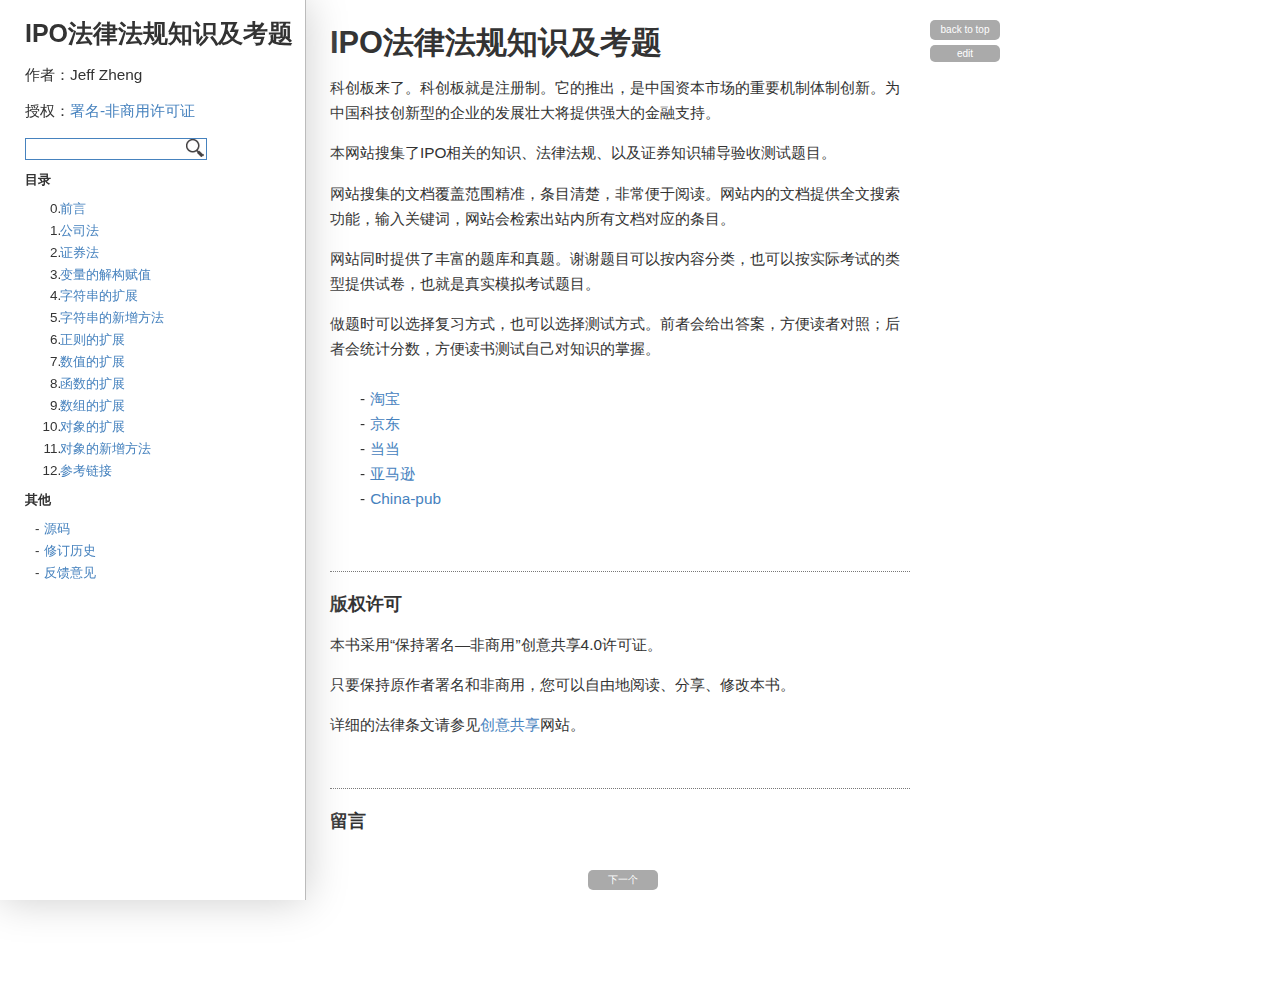
==== index.html @ 7032d199 "01" ====
<!DOCTYPE html>
<html>
<head>
  <meta charset="utf-8">
  <meta name="viewport" content="width=device-width, initial-scale=1">
  <link rel="stylesheet" href="app/bower_components/normalize-css/normalize.css">
  <link rel="stylesheet" href="css/app.css">
  <title>IPO法律法规知识及考题</title>
  <link rel="shortcut icon" href="/favicon.ico" type="image/x-icon">
  <link rel="icon" href="/favicon.ico" type="image/x-icon">
  <script src="js/jquery-1.11.0.min.js"></script>
  <script src="js/jquery-ui.min.js"></script>
  <script src="js/marked.js"></script>
  <script src="js/store.js"></script>
  <script src="js/ditto.js"></script>
  <script src="js/prism.js"></script>
</head>
<body>
  <!-- essential -->
  <div id="sidebar"></div>
  <div id="content"></div>
  <!-- optional -->
  <div id="back_to_top">back to top</div>
  <div id="edit">edit</div>
  <div id="loading">Loading ...</div>
  <div id="error">Oops! ... File not found!</div>
  <div id="flip"><div id="pageup">上一个</div><div id="pagedown">下一个</div></div>
  <div class="progress-indicator-2"></div>

  <script src="config.js"></script>
  <noscript>
    <p>《ECMAScript 6入门》是一本开源的JavaScript语言教程，全面介绍ECMAScript 6新增的语法特性。</p>
    <p>本书力争覆盖ES6与ES5的所有不同之处，对涉及的语法知识给予详细介绍，并给出大量简洁易懂的示例代码。</p>
    <p>本书为中级难度，适合已有一定JavaScript语言基础的读者，了解这门语言的最新进展；也可当作参考手册，查寻新增的语法点。</p>
  </noscript>
</body>
</html>
---- css/app.css ----
/* General Setting */

/* Small screens (default) */
html { font-size: 100%; }

/* Medium screens (640px) */
@media (min-width: 40rem) {
  html { font-size: 112%; }
}

/* Large screens (1024px) */
@media (min-width: 64rem) {
  html { font-size: 120%; }
}

/* Grid */

/* Ditto */

body {
    color: #333;
    margin: 0;
    padding: 0;

    font-family: Verdana, Arial;
    font-size: 0.8rem;
}

#sidebar {
    margin-top: 0;
    padding-left: 25px;
	padding-bottom:25px;
    padding-top: 25px;

    box-shadow: 0 0 40px #CCC;
    -webkit-box-shadow: 0 0 40px #CCC;
    -moz-box-shadow: 0 0 40px #CCC;
    border-right: 1px solid #BBB;
}

@media (min-width: 40rem) {
	#sidebar {
	width: 280px;
    position: fixed;
    height: 100%;
    margin-right: 20px;
	padding-bottom:0px;
    padding-top: 0px;
    overflow-y: scroll;
    overflow: -moz-scrollbars-vertical;
	}
}

#sidebar h1 {
    font-size: 25px;
    margin-bottom: 0px;
    padding-bottom: 0px;
}

#sidebar h1 a:link, #sidebar h1 a:visited {
    color: #333;
}

#sidebar h2 {
    font-size: 0.7rem;
}

#sidebar h5 {
    margin-top: 20px;
    margin-bottom: 0;
}

#sidebar a:visited, #sidebar a:link {
    color: #4682BE;
    text-decoration: none;
}

#sidebar ul {
    list-style-type: none;
    margin: 0;
    padding-left: 10px;
    padding-top: 0;
}

#sidebar ol {
    margin: 0;
    padding-left: 30px;
    padding-top: 0;
}

#sidebar ul li:before {  /* a hack to have dashes as a list style */
    content: "-";
    position: relative;
    left: -5px;
}

#sidebar ul li,
#sidebar ol li {
    margin-top: 0;
    margin-bottom: 0.2rem;
    margin-left: 10px;
    padding: 0;

    text-indent: -5px;  /* to compensate for the padding for the dash */
    font-size: 0.7rem;
}

form.searchBox {
  width: 180px;
  border: 1px solid #4682BE;
  height:20px;
  position: relative;
}

input[type=search] {
  position: absolute;
  top: 0;
  left: 0;
  width: 160px;
  height: 18px;
  text-align: left;
  border: none;
  outline: none;
}

input.searchButton {
  position: absolute;
  top: 0;
  left: 160px;
  height: 18px;
}

#content {
    padding-top: 10px;
    padding-bottom: 150px;
	margin-left: 20px;
	margin-right: 20px;
    font-size: 0.8rem;
	line-height:1.3rem;

    /* border: 1px solid black; */

	counter-reset: section;
}

@media (min-width: 40rem) {
	#content {
		width: 580px;
		padding-left:330px;
		margin-left: 0px;
		margin-right: 0px;
	}
}

#content pre{
    margin-left: auto;
    margin-right: auto;
    padding-top: 10px;
    padding-bottom: 10px;
    padding-left: 0.7rem;
	line-height: 1.2;

    color: #FFF;

    background: #111;
    border-radius: 5px;
}

#content code {
    color: #a6e22e;
    font-size: 0.7rem;
    font-weight: normal;
    font-family: Consolas,"Courier New",Courier,FreeMono,monospace;

    background: #111;
    border-radius: 2px;
}

#content p code,
#content li>code,
#content h2>code,
#content h3>code{
  padding-left: 3px;
  padding-right: 3px;
  color: #c7254e;
  background: #f9f2f4;
}

#content h2 {
    margin-top: 50px;
    margin-bottom: 0px;

    padding-top: 20px;
    padding-bottom: 0px;

    font-size: 18px;
    text-align: left;

    border-top: 2px solid #666;

	counter-increment: section;
}

#content h2:before {
	content: counter(section) ". ";
}

#content h3 {
    margin-top: 50px;
    margin-bottom: 0px;

    padding-top: 20px;
    padding-bottom: 0px;

    text-align: left;
    border-top: 1px dotted #777;
}

#content h2:hover,
#content h3:hover {
  color: #ED1C24;
}

#content img {
    max-width: 90%;
    display: block;

    margin-left: auto;
    margin-right: auto;
    margin-top: 40px;
    margin-bottom: 40px;

    border-radius: 5px;
}

#content ul {
    display: block;
    list-style-type: none;
	padding-top: 0.5rem;
	padding-bottom:0.5rem;
}

#content ol {
    display: block;
	padding-top: 0.5rem;
	padding-bottom:0.5rem;
}


#content ul li:before {  /* a hack to have dashes as a list style */
    content: "-";
    position: relative;
    left: -5px;
}

#content ul li,
#content ol li{
    text-indent: -5px;  /* to compensate for the padding for the dash */
    font-size: 0.8rem;
}

#content ul li.link,
#content ol li.link {
    color: #2980b9;
    text-decoration: none;
    font-size: 0.7rem;
    font-weight: bold;
    cursor: pointer;
}

#content a:link, #content a:visited {
    color: #4682BE;
    text-decoration: none;
}

#content .content-toc{
    background: #bdc3c7;
    border-radius: 5px;
}

#content table{display:block;width:100%;overflow:auto;word-break:normal;word-break:keep-all}

#content table th{font-weight:bold}

#content table th,
#content table td{padding:6px 13px;border:1px solid #ddd}

#content table tr{background-color:#fff;border-top:1px solid #ccc}
#content table tr:nth-child(2n){background-color:#f8f8f8}

#back_to_top {
    display: none;
    position: fixed;

    height: 20px;
    width: 70px;
    top: 20px;

    margin-left: 930px;
    margin-top: 0px;

    color: #FFF;
    line-height: 20px;
    text-align: center;
    font-size: 10px;


    border-radius: 5px;
    background-color: #AAA;
}

#back_to_top:hover {
    background-color: #444;
    cursor: pointer;
}

#edit {
    display: none;
    position: fixed;

    height: 17px;
    width: 70px;
    top: 45px;

    margin-left: 930px;
    margin-top: 0px;

    color: #FFF;
    line-height: 17px;
    text-align: center;
    font-size: 10px;


    border-radius: 5px;
    background-color: #AAA;
}

#edit:hover {
    background-color: #444;
    cursor: pointer;
}

#loading, #error {
    display: none;
    position: fixed;

    top: 0;
	height: 17px;

    font-size: 14px;
}

@media (min-width: 40rem) {
	#loading, #error {
	    display: none;
		position: fixed;

		height: 17px;
		top: 45%;

		margin-left: 560px;

		font-size: 14px;
	}
}

#flip{
	position:fixed;
	height:20px;
	width:100%;
	bottom:10px;
	font-size:10px;
	text-align:center;
}

#pageup,#pagedown{
	height:20px;
	width:70px;
	display:inline-block;
	border-radius: 5px;
    background-color: #AAA;
	text-align: center;
	line-height:20px;
	color: #FFF;
}

#pageup{
	margin-right:5px;
}

#pageup:hover,
#pagedown:hover{
    background-color: #444;
    cursor: pointer;
}

#pagedown{
	margin-left:5px;
}

@media (min-width: 40rem) {
	#flip{
		margin-left:545px;
		width:150px;
	}
}

.progress-indicator-2 {
    position: fixed;
    top: 0;
    left: 0;
    height: 3px;
    background-color: #0A74DA;
}

/**
 * okaidia theme for JavaScript, CSS and HTML
 * Loosely based on Monokai textmate theme by http://www.monokai.nl/
 * @author ocodia
 */

code[class*="language-"],
pre[class*="language-"] {
	color: #a6e22e;
	text-shadow: 0 1px rgba(0,0,0,0.3);
	font-family: Consolas, Monaco, 'Andale Mono', monospace;
	direction: ltr;
	text-align: left;
	white-space: pre;
	word-spacing: normal;
	word-break: normal;

	-moz-tab-size: 4;
	-o-tab-size: 4;
	tab-size: 4;

	-webkit-hyphens: none;
	-moz-hyphens: none;
	-ms-hyphens: none;
	hyphens: none;
}

/* Code blocks */
pre[class*="language-"] {
	padding: 1em;
	margin: .5em 0;
	overflow: auto;
	border-radius: 0.3em;
}

:not(pre) > code[class*="language-"],
pre[class*="language-"] {
	background: #272822;
}

/* Inline code */
:not(pre) > code[class*="language-"] {
	padding: .1em;
	border-radius: .3em;
}

.token.comment,
.token.prolog,
.token.doctype,
.token.cdata {
	color: #75715e;
}

.token.punctuation {
	color: #f8f8f2;
}

.namespace {
	opacity: .7;
}

.token.property,
.token.tag,
.token.constant,
.token.symbol {
	color: #f92672;
}

.token.boolean,
.token.number{
	color: #ae81ff;
}

.token.selector,
.token.attr-name,
.token.string,
.token.builtin {
	color: #a6e22e;
}


.token.operator,
.token.entity,
.token.url,
.language-css .token.string,
.style .token.string,
.token.variable {
	color: #f92672;
}

.token.atrule,
.token.attr-value
{
	color: #e6db74;
}


.token.keyword{
color: #66d9ef;
}

.token.regex,
.token.important {
	color: #fd971f;
}

.token.important {
	font-weight: bold;
}

.token.entity {
	cursor: help;
}
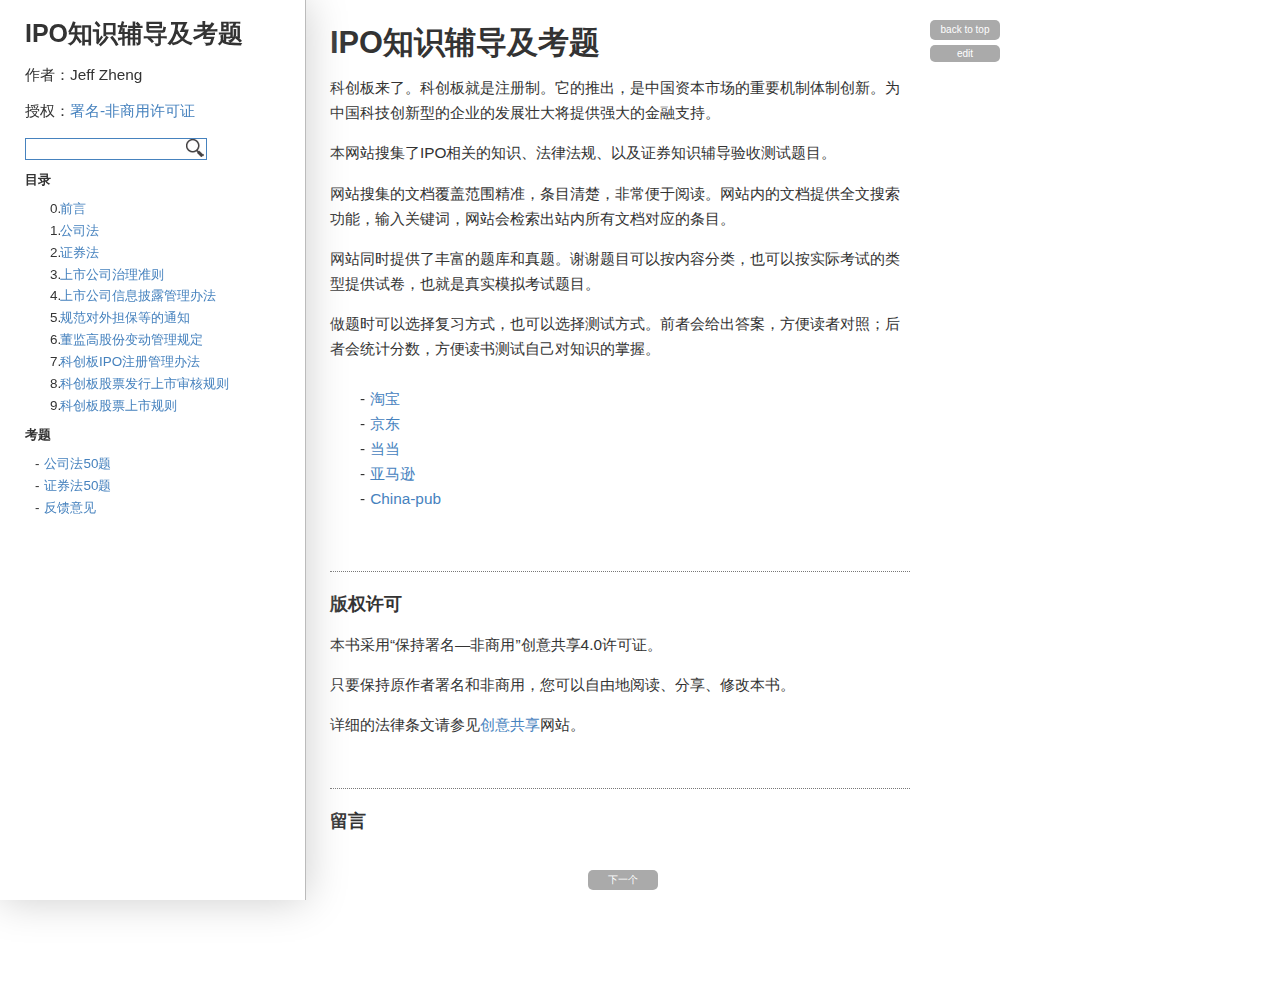
==== commit d8cc8b24: "02" ====
--- a/index.html
+++ b/index.html
@@ -5,7 +5,7 @@
   <meta name="viewport" content="width=device-width, initial-scale=1">
   <link rel="stylesheet" href="app/bower_components/normalize-css/normalize.css">
   <link rel="stylesheet" href="css/app.css">
-  <title>IPO法律法规知识及考题</title>
+  <title>IPO知识辅导及考题</title>
   <link rel="shortcut icon" href="/favicon.ico" type="image/x-icon">
   <link rel="icon" href="/favicon.ico" type="image/x-icon">
   <script src="js/jquery-1.11.0.min.js"></script>
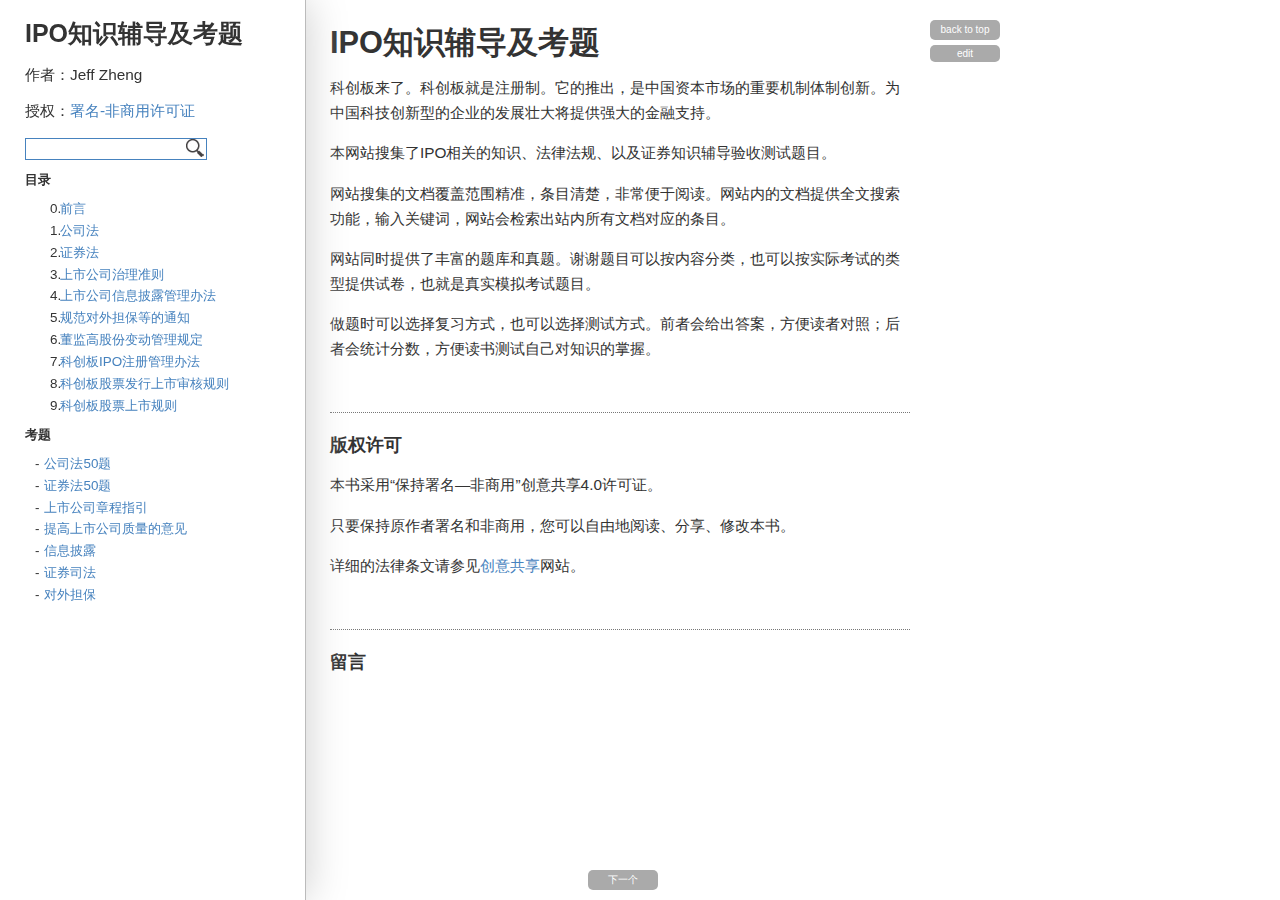
==== commit 0ca76181: "03" ====
--- a/index.html
+++ b/index.html
@@ -29,9 +29,9 @@
 
   <script src="config.js"></script>
   <noscript>
-    <p>《ECMAScript 6入门》是一本开源的JavaScript语言教程，全面介绍ECMAScript 6新增的语法特性。</p>
-    <p>本书力争覆盖ES6与ES5的所有不同之处，对涉及的语法知识给予详细介绍，并给出大量简洁易懂的示例代码。</p>
-    <p>本书为中级难度，适合已有一定JavaScript语言基础的读者，了解这门语言的最新进展；也可当作参考手册，查寻新增的语法点。</p>
+    <p>IPOtest是一个业余网站。介绍了中国A股市场IPO相关的法律法规知识，同时给出了一部分考题，帮助读者掌握考试需要的知识点。</p>
+    <p>做这个网站纯粹是技术联系，没有任何盈利的想法。网站参考了github上的开源项目：flatdoc, ditto, 以及http://es6.ruanyifeng.com</p>
+    
   </noscript>
 </body>
 </html>
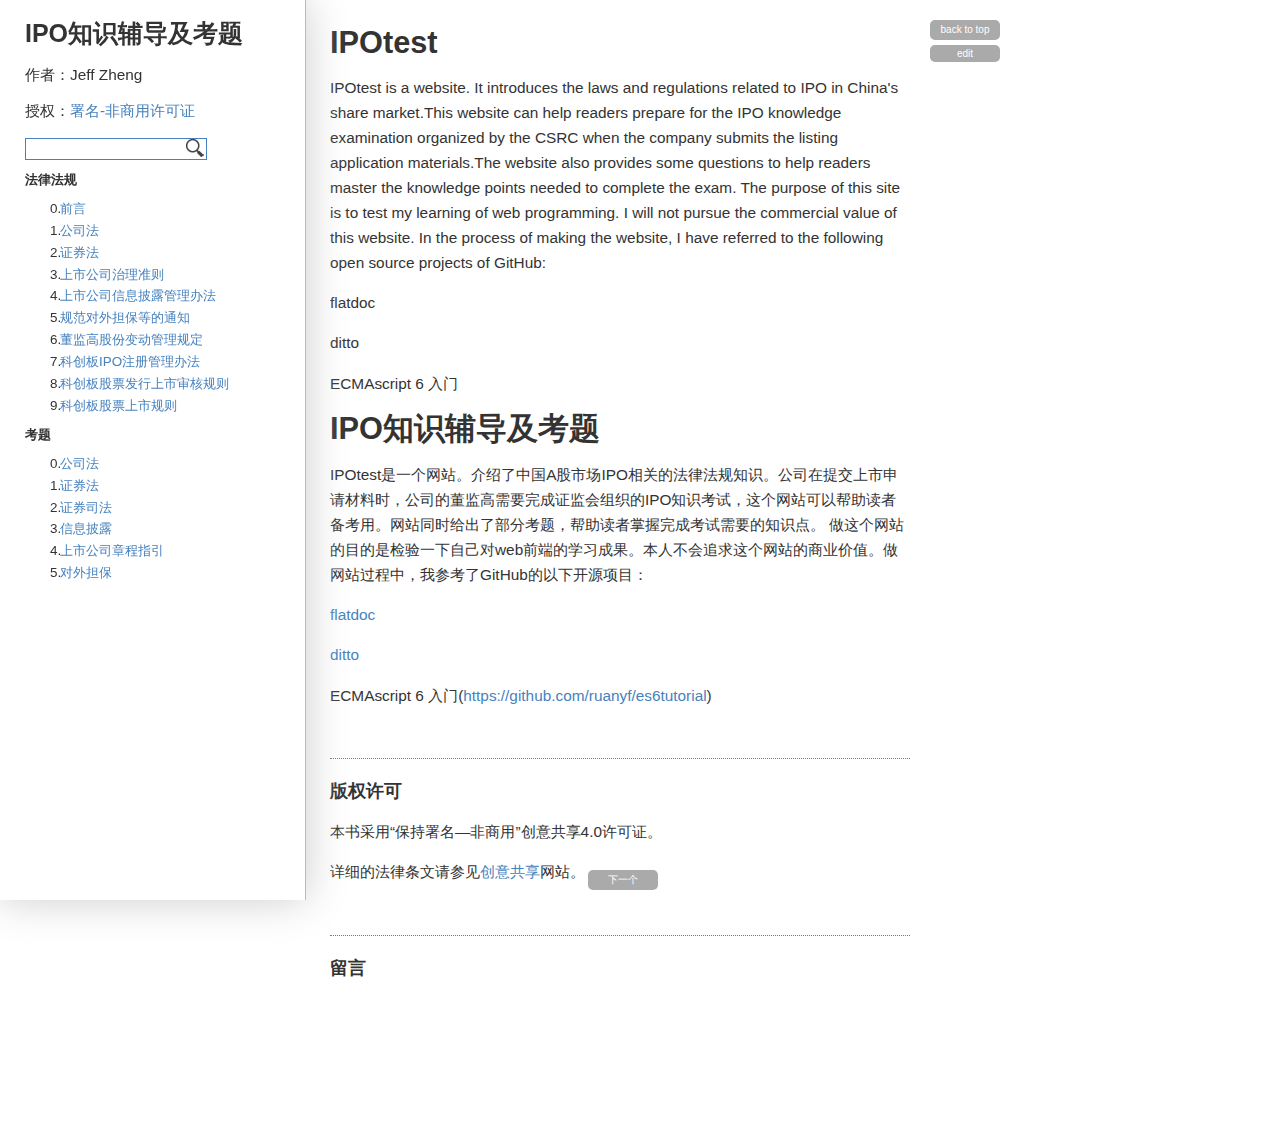
==== commit ab280ae2: "13" ====
--- a/index.html
+++ b/index.html
@@ -1,5 +1,6 @@
 <!DOCTYPE html>
 <html>
+
 <head>
   <meta charset="utf-8">
   <meta name="viewport" content="width=device-width, initial-scale=1">
@@ -15,6 +16,7 @@
   <script src="js/ditto.js"></script>
   <script src="js/prism.js"></script>
 </head>
+
 <body>
   <!-- essential -->
   <div id="sidebar"></div>
@@ -24,14 +26,31 @@
   <div id="edit">edit</div>
   <div id="loading">Loading ...</div>
   <div id="error">Oops! ... File not found!</div>
-  <div id="flip"><div id="pageup">上一个</div><div id="pagedown">下一个</div></div>
+  <div id="flip">
+    <div id="pageup">上一个</div>
+    <div id="pagedown">下一个</div>
+  </div>
   <div class="progress-indicator-2"></div>
 
   <script src="config.js"></script>
   <noscript>
     <p>IPOtest是一个业余网站。介绍了中国A股市场IPO相关的法律法规知识，同时给出了一部分考题，帮助读者掌握考试需要的知识点。</p>
     <p>做这个网站纯粹是技术联系，没有任何盈利的想法。网站参考了github上的开源项目：flatdoc, ditto, 以及http://es6.ruanyifeng.com</p>
-    
+
   </noscript>
+  <script type="text/javascript">
+    (function () {
+      var utterances = document.createElement('script');
+      utterances.type = 'text/javascript';
+      utterances.async = true;
+      utterances.setAttribute('issue-term', 'pathname');
+      utterances.setAttribute('theme', 'github-light');
+      utterances.setAttribute('repo', 'JinfuZheng/IPOtest');
+      utterances.crossOrigin = 'anonymous';
+      utterances.src = 'https://utteranc.es/client.js';
+      document.getElementById('content').appendChild(utterances);
+    })();
+  </script>
 </body>
-</html>
+
+</html>